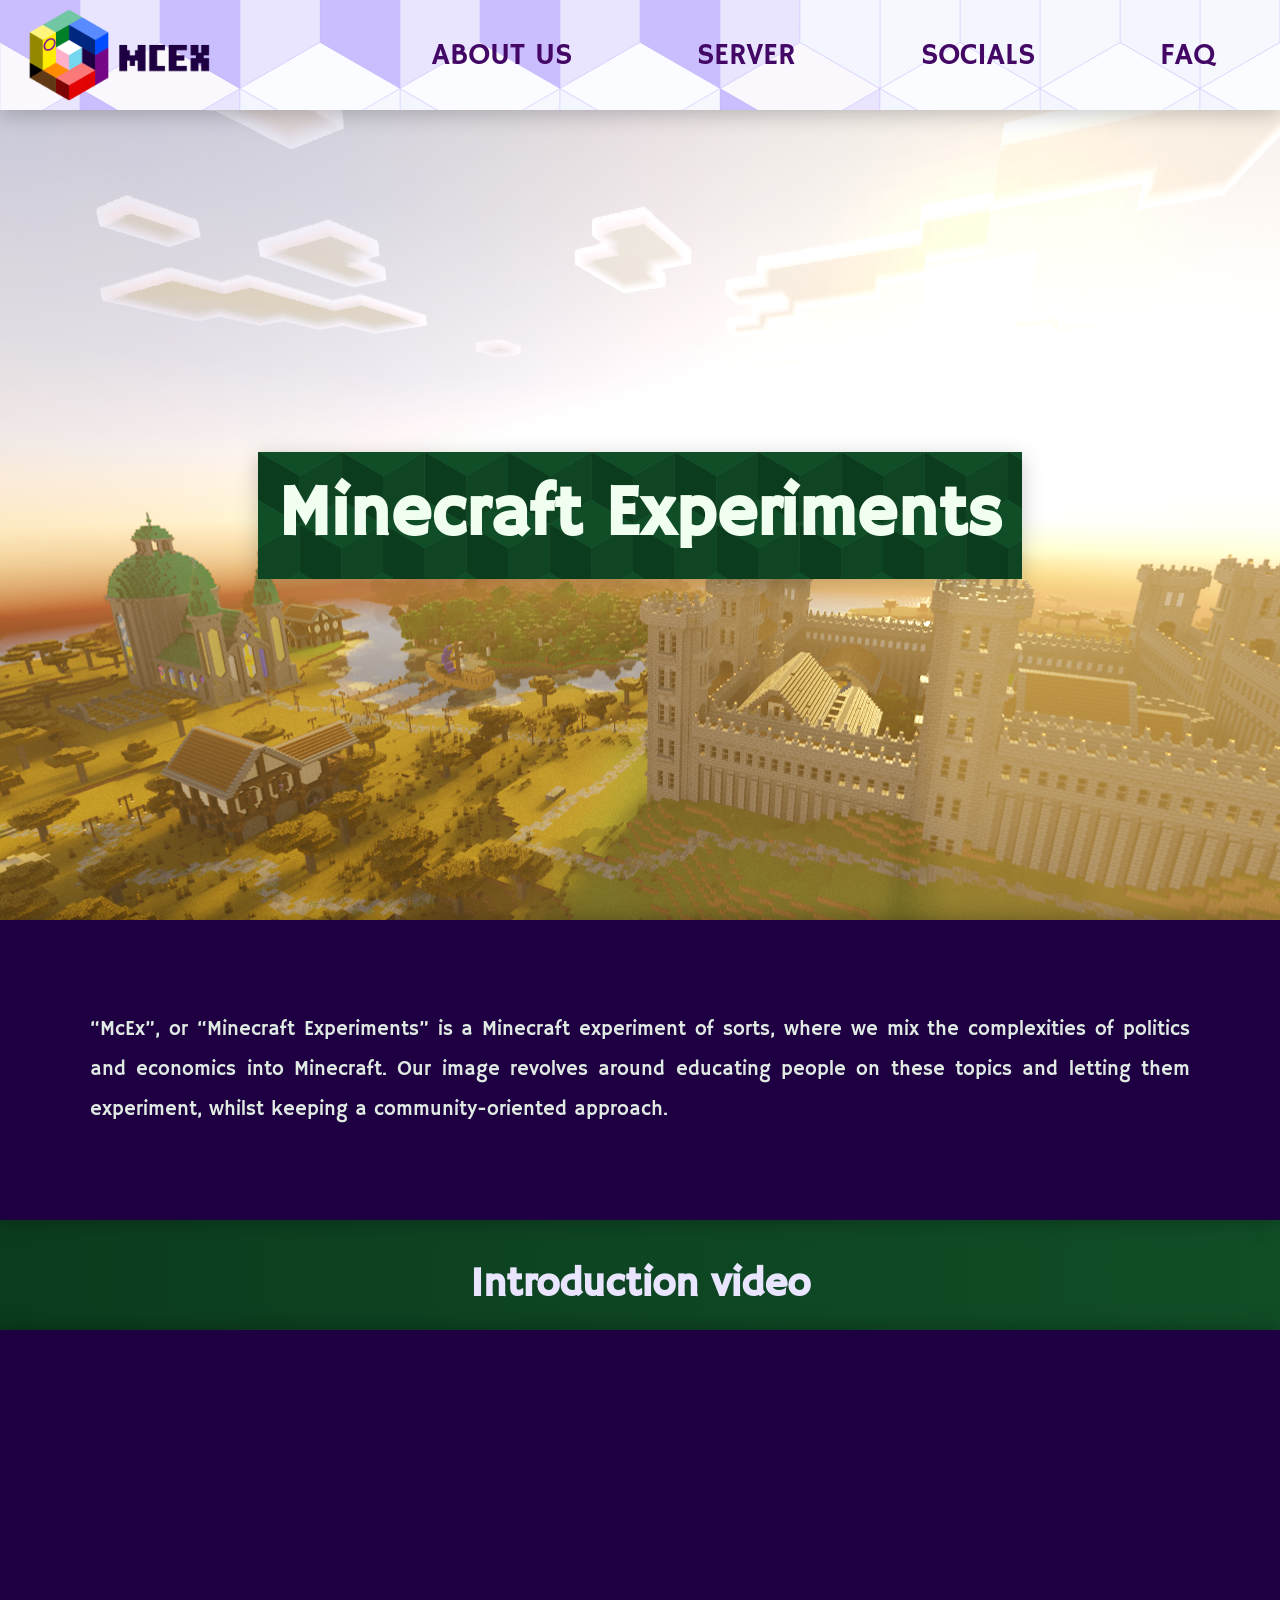
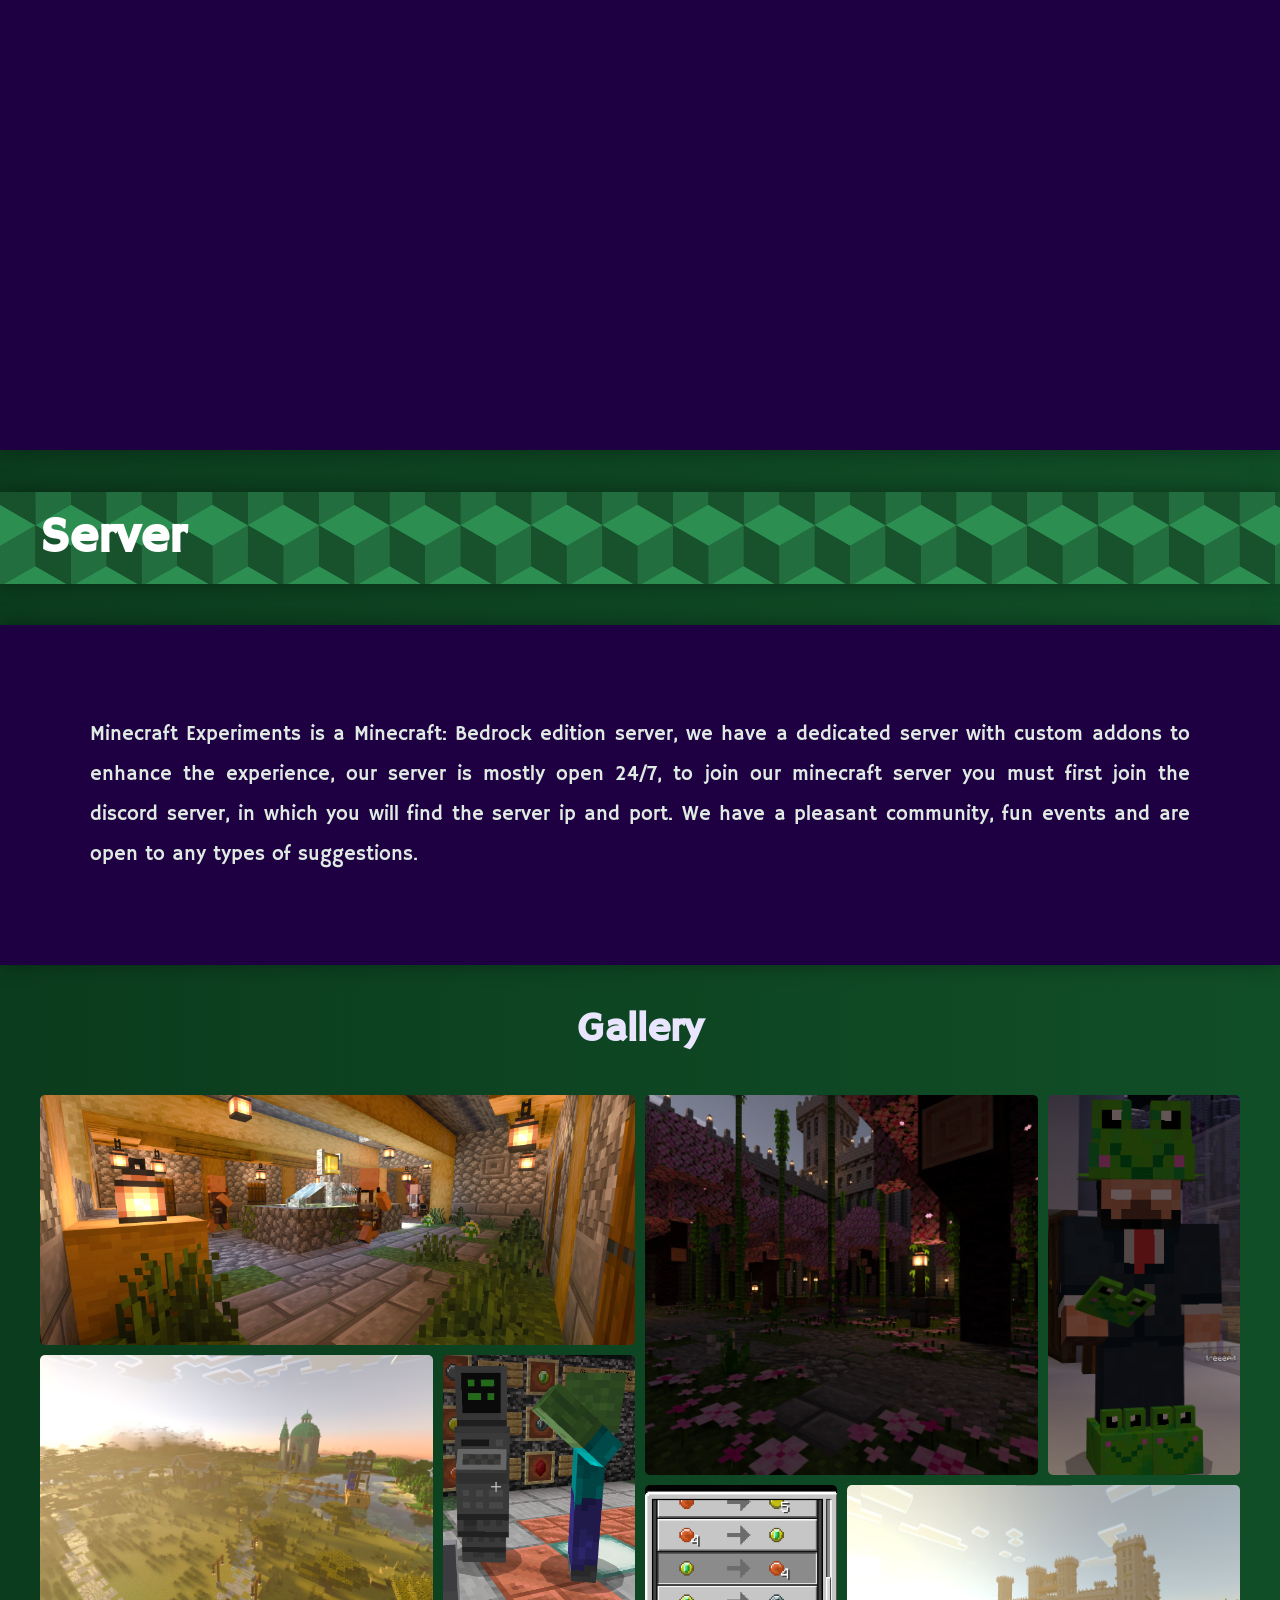
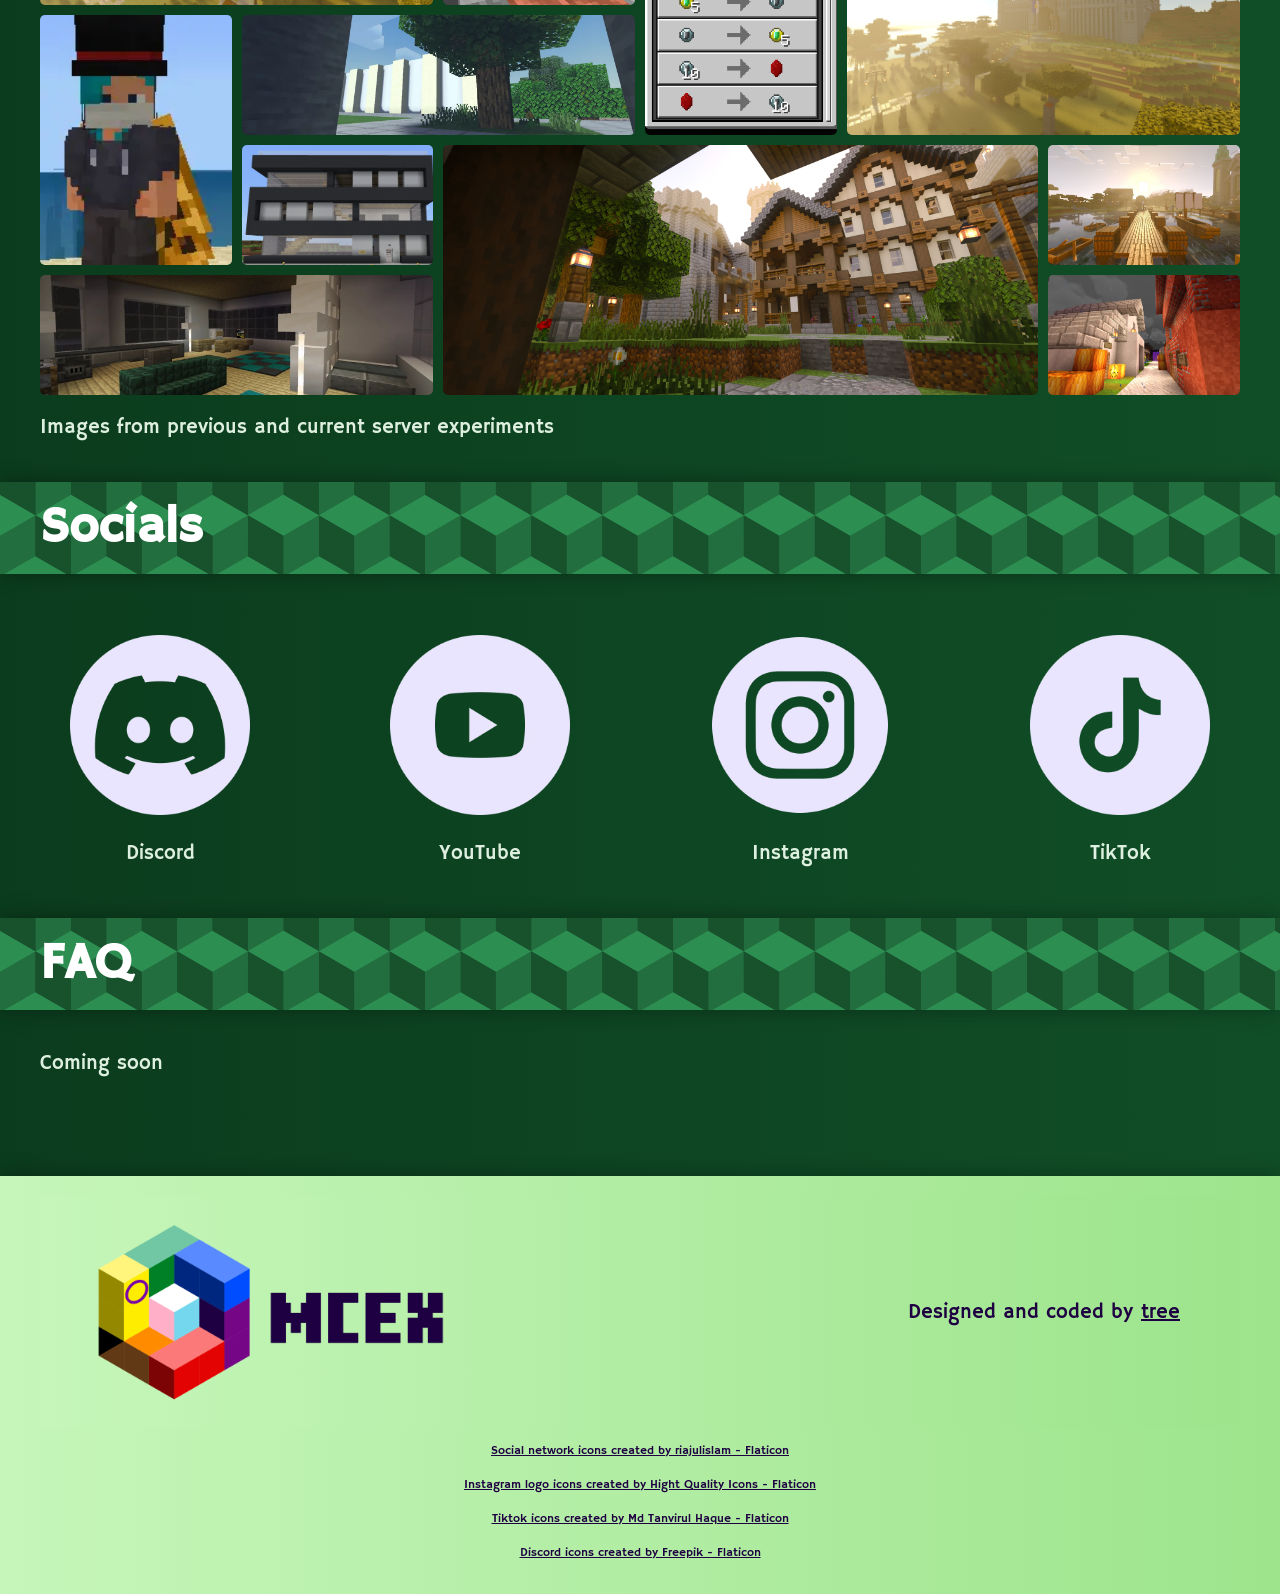
==== index.html @ cf4ae095 "a" ====
<!DOCTYPE html>
<html lang="en">
<head>
    <meta charset="UTF-8">
    <meta name="viewport" content="width=device-width, initial-scale=1.0">
    <title>McEx Play - Minecraft Experiments</title>
    <link rel="shortcut icon" href="assets/transparent icon mcex pride  2.1.1.png" type="image/x-icon">
    <link rel="stylesheet" href="style.css">
    <link rel="stylesheet" href="navbar.css">
    <script src="main.js" defer></script>

    <!-- SEO for embeds -->
    <link rel="canonical" href="https://mcex-play.github.io/mcex/"/>
    <meta name="theme-color" content="#288148" />
    <meta name="title" content="McEx Play - Minecraft Experiments">
    <meta name="description" content="The official site of the Minecraft Experiments Minecraft: Bedrock Edition server">
    <meta name="keywords" content="minecraft, politics, server, discord">
    <meta name="robots" content="index, follow">
    <meta http-equiv="Content-Type" content="text/html; charset=utf-8">
    <meta name="language" content="English">
    <meta name="twitter:card" content="mcex-play.github.io/mcex/">
    <meta name="twitter:site" content="@McEx Play - Minecraft Experiments">
    <meta name="twitter:description" content="The official site of the Minecraft Experiments Minecraft: Bedrock Edition server">
    <meta name="twitter:image" content="https://mcex-play.github.io/mcex/assets/icon%20mcex%20pride%20%202.1.1.png">
    <!-- Open Graph data http://ogp.me/ -->
    <meta property="og:title" content="McEx Play - Minecraft Experiments" />
    <meta property="og:type" content="website" />
    <meta property="og:url" content="https://mcex-play.github.io/mcex/" />
    <meta property="og:image" content="https://mcex-play.github.io/mcex/assets/icon%20mcex%20pride%20%202.1.1.png"/>
    <meta property="og:description" content="The official site of the Minecraft Experiments Minecraft: Bedrock Edition server" />
    <meta property="og:site_name" content="mcex-play.github.io/mcex/" />


</head>
<body>
    <header id="header" class="navbar">

        <a href="#" aria-label="Home" ><img class="logo" src="assets/transparent pride text mcex 2.2.2.png" alt=""></a>
        <input aria-label="Toggle navbar menu" type="checkbox" id="nav-toggle" class="nav-toggle" />
        
        <nav id="nav">
            <ul id="navb">
                <li><a href="#about">ABOUT US</a></li>
                <li><a href="#server">SERVER</a></li>
                <li><a href="#socials">SOCIALS</a></li>
                <li><a href="#faq">FAQ</a></li>
            </ul>
        </nav>
                
        <label for="nav-toggle" class="nav-toggle-label">
            <span></span>
        </label>

    </header>

    <div>
     
        <div id="main-bg-image" id="about">
            <h1 id="aside-text-1">
                Minecraft Experiments
            </h1>
        </div>

        <p id="about" class="text">
            “McEx”, or “Minecraft Experiments” is a Minecraft experiment of sorts, where we mix the complexities of politics and economics into Minecraft. 
                Our image revolves around educating people on these topics and letting them experiment, whilst keeping a community-oriented approach.
        </p>
        
        <section>
            <h2 class="video-h3 h3">Introduction video</h2>
            <div class="video-container">
                <div class="video">
                    <iframe id="video-iframe"
                    src="https://www.youtube.com/embed/VPOMoC87px0?si=5XpfHEOkppaKikhZ"
                    title="YouTube video player"
                    frameborder="0"
                    allow="accelerometer; autoplay; clipboard-write; encrypted-media; gyroscope; picture-in-picture; web-share"
                    referrerpolicy="strict-origin-when-cross-origin"
                    allowfullscreen></iframe>
                </div>
            </div>
        </section>
        
        <!-- <img src="../background decoration.svg" alt=""> -->

        <script src='https://storage.ko-fi.com/cdn/scripts/overlay-widget.js'></script>
        <script>
        kofiWidgetOverlay.draw('minecraftexperiments', {
            'type': 'floating-chat',
            'floating-chat.donateButton.text': 'Donate',
            'floating-chat.donateButton.background-color': '#288148',
            'floating-chat.donateButton.text-color': '#fff'
        });
        </script>
        <h2 class="h2" id="server">Server</h2>
        <section>
            <p class="text">
                Minecraft Experiments is a Minecraft: Bedrock edition server, we have a dedicated server with custom addons to enhance the experience,
                our server is mostly open 24/7, to join our minecraft server you must first join the discord server, in which you will find the server ip and port.
                We have a pleasant community, fun events and are open to any types of suggestions.
            </p>

            <h3 class="h3">Gallery</h3>
        <div id="gallery">
          <img id="gallery-img1" src="assets/gallery/10.webp" alt="">
          <img id="gallery-img2" src="assets/gallery/3.webp" alt="">
          <img id="gallery-img3" src="assets/gallery/5.webp" alt="">
          <img id="gallery-img4" src="assets/gallery/9.webp" alt="">
          <img id="gallery-img5" src="assets/gallery/7.webp" alt="">
          <img id="gallery-img6" src="assets/gallery/1.webp" alt="">
          <img id="gallery-img7" src="assets/gallery/14.webp" alt="">
          <img id="gallery-img8" src="assets/gallery/4.webp" alt="">
          <img id="gallery-img9" src="assets/gallery/11.webp" alt="">
          <img id="gallery-img10" src="assets/gallery/13.webp" alt="">
          <img id="gallery-img11" src="assets/gallery/8.webp" alt="">
          <img id="gallery-img12" src="assets/gallery/2.webp" alt="">
          <img id="gallery-img13" src="assets/gallery/12.webp" alt="">
          <img id="gallery-img14" src="assets/gallery/6.webp" alt="">
        </div>
        <p  class="footer">Images from previous and current server experiments</p>
        </section>

        <h2 class="h2" id="socials">Socials</h2>
        <div id="socialscontainer">

            <section id="social">

                <a target="_blank" href="https://discord.gg/zAKVA7f2RD">
                    <div id="discord">
                        <img src="assets/logos/flat color/discord.webp" alt="">
                        <p>Discord</p>
                    </div>
                </a>

                <a target="_blank" href="https://www.youtube.com/channel/UCF8Ra8oH8sl9ntkDUGAQtUQ">
                    <div id="youtube">
                        <img src="assets/logos/flat color/youtube.webp" alt="">
                        <p>YouTube</p>
                    </div>
                </a>

                <a target="_blank" href="https://www.instagram.com/play.mcex/">
                    <div id="instagram">
                        <img src="assets/logos/flat color/instagram.webp" alt="">
                        <p>Instagram</p>
                    </div>
                </a>

                <a target="_blank" href="https://www.tiktok.com/@play.mcex">
                    <div id="tiktok">
                        <img src="assets/logos/flat color/tiktok.webp" alt="">
                        <p>TikTok</p>
                    </div>
                </a>

            </section>

        </div>

        <h2 class="h2" id="faq">FAQ</h2>
        <section>
            <p>
                Coming soon
            </p>
        </section>
        


        <footer>
            <div id="footer">
                
                <img class="logo2" src="assets/transparent pride text mcex 2.2.2.png" alt="">
                <p>
                    Designed and coded by <a href="https://linktr.ee/treeee0" target="_blank">tree</a>
                </p>
            </div>

            <div class="credits">
                <p><a target="_blank" href="https://www.flaticon.com/free-icons/social-network" title="social network icons">Social network icons created by riajulislam - Flaticon</a></p>
                <p><a target="_blank" href="https://www.flaticon.com/free-icons/instagram-logo" title="instagram logo icons">Instagram logo icons created by Hight Quality Icons - Flaticon</a></p>
                <p><a target="_blank" href="https://www.flaticon.com/free-icons/tiktok" title="tiktok icons">Tiktok icons created by Md Tanvirul Haque - Flaticon</a></p>
                <p><a target="_blank" href="https://www.flaticon.com/free-icons/discord" title="discord icons">Discord icons created by Freepik - Flaticon</a></p>
            </div>
        </footer>

    </div>
    </body>
</html>
---- style.css ----
@import url('https://fonts.googleapis.com/css2?family=Hammersmith+One&display=swap');
@import url("variables.css");

:root {
    scroll-behavior: smooth;
    --light-gradient-bg: linear-gradient(90deg, #C6F6BA,#9DE48C);
    --dark-gradient-bg: linear-gradient(90deg, #0b3c1d,#104e27);
    --shadow: #00000056 -0px 0px 20px 0px;
    --side-margin: 1.5rem;
}

html {
    /* 10px */
    font-size: 62.5%;
    font-family: "Hammersmith One", Verdana, Geneva, Tahoma, sans-serif;
}
  
body {
    /* 16px */
    font-size: 1.6rem;
    height: 100dvh;
    background: var(--dark-gradient-bg);
    margin: 0;
    padding: 0;
    height: auto;
}

.h2 {
    background-image: url("assets/dark green tileable background decoration.svg");
    background-position-y: 83rem;
    background-size: 85rem;
    padding: 1.5rem 2rem;
    font-size: 5rem;
    color: white;
    padding-left: var(--side-margin);
    box-shadow: var(--shadow);
    scroll-margin-top: 12rem;
}

.h3 {
    text-align: center;
    font-size: 4rem;
    color: #E9E5FF;
}

.navbar {
    background-image: url("assets/light purple tileable background decoration.svg");
    background-position-y: -5rem;
    /* padding: 16px 16px 13px 24px; */
    font-size: 3rem;
    color: var(--mid-purple);
    /* background-size: 390rem; */
    display: flex;
    box-shadow: #00000036 0px 5px 20px 0px;
    position: sticky;
    top: 0;
}

.navbar img {
    object-fit: cover;
    width: 200px;
    padding-right: 15dvw;
    padding-left: 2rem;
    transition: cubic-bezier(.12,.67,.46,.91), 300ms;
}

.navbar a:focus img, .navbar a:hover img {
    transform: scale(1.02);
}

.navbar ul {
    padding: 2rem;
    padding-right: 6.5rem;
    margin-block: 0;
    display: grid;
    align-content: center;
    justify-content: center;
}

a {
    all: unset;
    cursor: pointer;
}

#navb {
    display: flex;
    width: 100%;
    width: -webkit-fill-available;
    justify-content: space-between;
}

#social {
    display: flex;
    flex-direction: column;
    justify-content: space-around;
}

#social img {
    width: 18dvw;
    margin: 2rem;
    margin-bottom: 1rem;
}

#social p {
    margin: 1rem;
    text-align: center;
}

#social div {
    display: flex;
    flex-direction: row;
    align-items: center;
    width: fit-content;
}

#socialscontainer {
    display: grid;
    justify-content: center;
}

#about {
    scroll-margin-top: 12rem;
}

.text {
    padding: 9rem var(--side-margin);
    margin: 0;
    background-color: var(--dark-purple);
    line-height: 2;
    box-shadow: var(--shadow);
}

@media screen and (min-width: 800px) {
    #social {
        flex-direction: row;
    }
    #socialscontainer {
        display: block;
    }
    #social div {
        display: block;
    }
    .text {
        scroll-margin-top: 12rem;
        padding: 9rem calc(var(--side-margin) + 5rem);
    }
}


@media screen and (min-width: 1200px) {
    #social img {
        width: 18rem;
    }  
}

/* @media screen and (min-width: 1200px) {
    #aside-text-1 {
        /* width: 40dvw !important; */
        /* left: 0; 
    }
} */

.video {
    /* width: calc(100dvw - 35px);
    height: calc(100dvh); */
    /* width: 100%; */
    display: grid;
    justify-content: center;
    align-items: center;
    background-color: var(--dark-purple);
    box-shadow: var(--shadow);
    position: relative;
    overflow: hidden;
    height: 0;
    padding-bottom: 56.25%;
}

#video-iframe {
    position: absolute;
    top: 0;
    left: 0;
    width: 100%;
    height: 100%;
    max-width: 100%;
}

.video-container {
    width: 100%;
  /* max-width: 600px; */
}

.video-h3 {
    margin-top: 4rem;
    margin-bottom: 2rem;
}

.video p {
    margin: 0;
    font-size: 5dvw;
}

#main-bg-image {
    height: 90dvh;
    background-image: url("assets/1st bg.webp");
    /* background-size: 100dvw; */
    background-position-x: center;
    box-shadow: var(--shadow);
    display: grid;
    align-items: center;
    justify-content: center;
}

#aside-text-1 {
    font-size: 4rem;
    text-align: justify;
    /* right: 0; */
    /* position: absolute; */
    /* top: 18dvh; */
    padding: 2rem;
    color: var(--almost-white-g);
    background-image: url("assets/darker\ green\ tileable\ background\ decoration.svg");
    background-size: 1000px;
    box-shadow: #00000036 0px 5px 20px 0px;
    text-align: center;
}

p {
    font-size: 1.6rem;
    text-align: justify;
    color: #f1fff1ea;
    margin: 4rem var(--side-margin);
    
}

p a {
    text-decoration: underline;
}


#footer {
    display: flex;
    flex-direction: column;
    
}

footer {
    padding: 2rem var(--side-margin);
    background: var(--light-gradient-bg);
    box-shadow: var(--shadow);
    margin-top: 10rem;
}

#footer p {
    color: var(--dark-purple);
    display: block;
    margin: 2rem 0;
    width: 100%;
    justify-content: flex-end;
}

.logo2 {
    width: 40dvw;
}

.credits p {
    color: var(--dark-purple);
    margin: 1rem;
    font-size: 1.2rem;
    text-align: center;
    padding-block: 0.45rem;
}

@media screen and (min-width: 800px) {

    #footer {
        display: flex;
        flex-direction: row;
        padding: 2rem var(--side-margin);
        background: var(--light-gradient-bg);
    }
    
    #footer p {
        display: flex;
        align-items: center;
        margin: 2rem;
        gap: 0.8rem;
    }
    
    p {
        font-size: 2rem;
    }
    
    .logo2 {
        width: 30dvw;
    }

    #aside-text-1 {
        font-size: 7rem;
        text-align: justify;
        /* right: 0; */
        /* position: absolute; */
        /* width: 50dvw; */
        /* top: 33dvh; */
    }

    :root {
        --side-margin: 4rem;
    }
}


@media screen and (max-width: 500px) {
    .logo2 {
        width: 100%;
    }
}

@media screen and (max-width: 1020px) {
    .navbar img {
        padding-right: 2dvw;
    }
}

/* @media screen and (max-width: 885px) {
    nav img {
        padding-right: 2dvw;
    }
} */


.footer {
    margin: 2rem var(--side-margin);
}


#gallery {
    padding: 0 var(--side-margin);
    display: flex;
    gap: 1rem;
    flex-direction: row;
    flex-wrap: wrap;
  }
  
.parent {
    display: grid;
    grid-template-columns: repeat(6, 1fr);
    grid-template-rows: repeat(7, 1fr);
    gap: 1rem;
}
    
    #gallery-img1 { grid-area: 3 / 3 / 5 / 4; }
    #gallery-img2 { grid-area: 1 / 1 / 3 / 4; }
    #gallery-img3 { grid-area: 1 / 4 / 4 / 6; }
    #gallery-img4 { grid-area: 4 / 4 / 6 / 5; }
    #gallery-img5 { grid-area: 3 / 1 / 5 / 3; }
    #gallery-img6 { grid-area: 5 / 2 / 6 / 4; }
    #gallery-img7 { grid-area: 5 / 1 / 7 / 2; }
    #gallery-img8 { grid-area: 7 / 1 / 8 / 3; }
    #gallery-img9 { grid-area: 6 / 2 / 7 / 3; }
    #gallery-img10 { grid-area: 1 / 6 / 4 / 7; }
    #gallery-img11 { grid-area: 4 / 5 / 6 / 7; }
    #gallery-img12 { grid-area: 6 / 3 / 8 / 6; }
    #gallery-img13 { grid-area: 6 / 6 / 7 / 7; }
    #gallery-img14 { grid-area: 7 / 6 / 8 / 7; }
  
  #gallery img {
    width: calc(50% - 0.5rem);
    height: 20dvh;
    object-fit: cover;
    border-radius: .5rem;
    transition: .15s;
    cursor: pointer;
  }
  
  #gallery img:hover {
    transform: scale(110%);
    box-shadow: 0rem 0rem 2rem black;
  }


  @media screen and (min-width: 800px) {
    #gallery {
        padding: 0 var(--side-margin);
        display: grid;
        grid-template-columns: repeat(6, 1fr);
        grid-template-rows: repeat(7, minmax(1.6rem, 1fr));
        grid-auto-rows: max-content;
        gap: 1rem;
        height: 100dvh;
      }
      
    #gallery img {
        width: 100%;
        height: 100%;
    }
  }



  #kofiframe {
    border: none;
    width: 100%;
    /* padding:4px; */
    padding-top: 10rem;
    background: transparent;
  }

  .meepa-green {
    background: var(--meepa-green) !important;
  }
---- navbar.css ----
@import url("variables.css");

/*#region code stolen from kevin powel hehe
 navigation styles start here */

header {
  background: var(--nav-background);
  text-align: center;
  position: sticky;
  top: 0;
  z-index: 999;
  width: 100%;
  padding-block: 0.167em;
  max-height: 10rem;
}

header h1 {
  /* color: white; */
  border-bottom: var(--nav-border);
  padding-block: 0.49em;
  margin-block: 0.167em;
  margin-block-start: 0;
}

/* changed this from the tutorial video to
   allow it to gain focus, making it tabbable */
.nav-toggle {
  position: absolute !important;
  top: -9999px !important;
  left: -9999px !important;
}

.nav-toggle:focus ~ .nav-toggle-label {
  outline: 3px solid rgba(lightblue, 0.75);
}

.nav-toggle-label {
  position: absolute;
  top: -0.5rem;
  right: 0;
  margin-right: 2.5rem;
  height: 4em;
  display: flex;
  align-items: center;
  cursor: pointer;
}

.nav-toggle-label span,
.nav-toggle-label span::before,
.nav-toggle-label span::after {
  display: block;
  background: var(--mid-purple);
  height: 3px;
  width: 1.2em;
  border-radius: 2px;
  position: relative;
}

.nav-toggle-label span::before,
.nav-toggle-label span::after {
  content: '';
  position: absolute;
}

.nav-toggle-label span::before {
  bottom: 7px;
}

.nav-toggle-label span::after {
  top: 7px;
}

nav {
  position: absolute;
  text-align: left;
  top: 100%;
  left: 0;
  background-image: url("assets/light purple tileable background decoration.svg");
    background-position-y: -16rem;
  width: 100%;
  transform: scale(1, 0);
  transform-origin: top;
  transition: transform 400ms ease-in-out;
}

nav ul {
  margin: 0;
  padding: 0;
  list-style: none;
}

nav li {
  padding: 1em 0 1em 0;
}

nav li:hover, nav li:focus {
    color: var(--bright-purple);
}


nav a {
  /* display: block; */
  width: 100%;
  /* color: white; */
  text-decoration: none;
  /* font-size: 1.5rem; */
  text-transform: capitalize;
  opacity: 0;
  transition: opacity 150ms ease-in-out;
  /* text-align: center; */
}

nav a:hover {
  /* color: #fff; */
}

.nav-toggle.active ~ nav {
  transform: scale(1, 1);
}

.nav-toggle.active ~ nav a {
  opacity: 1;
  transition: opacity 250ms ease-in-out 250ms;
}

@media screen and (min-width: 800px) {
  .nav-toggle-label {
    display: none;
  }

  header {
    display: grid;
    grid-template-columns: 1fr auto minmax(650px, 3fr) 1fr;
  }

  .logo {
    grid-column: 2 / 3;
  }

  nav {
    /* all: unset; /* this causes issues with Edge, since it's unsupported */

    /* the following lines are not from my video, but add Edge support */
    position: relative;
    text-align: left;
    transition: none;
    transform: scale(1, 1);
    background: none;
    top: initial;
    left: initial;
    /* end Edge support stuff */

    grid-column: 3 / 4;
    display: flex;
    justify-content: flex-end;
    align-items: center;
  }

  nav ul {
    display: flex;
  }

  nav li {
    /* margin-left: 1em; */
    margin-bottom: 0;
  }

  nav a {
    opacity: 1;
    position: relative;
  }

  nav a::before {
    content: '';
    display: block;
    height: 5px;
    background: #a827f3;
    position: absolute;
    bottom: -0.25em;
    left: 0;
    right: 0;
    transform: scale(0, 1);
    transition: transform ease-in-out 250ms;
  }

  nav a:hover::before, nav a:focus::before {
    transform: scale(1, 1);
  }
}

@media screen and (max-width: 800px) {
    #navb {
        flex-direction: column;
    }

    nav {
        box-shadow: #00000036 0px 15px 15px 0px;
    
    }
}
/* #endregion*/
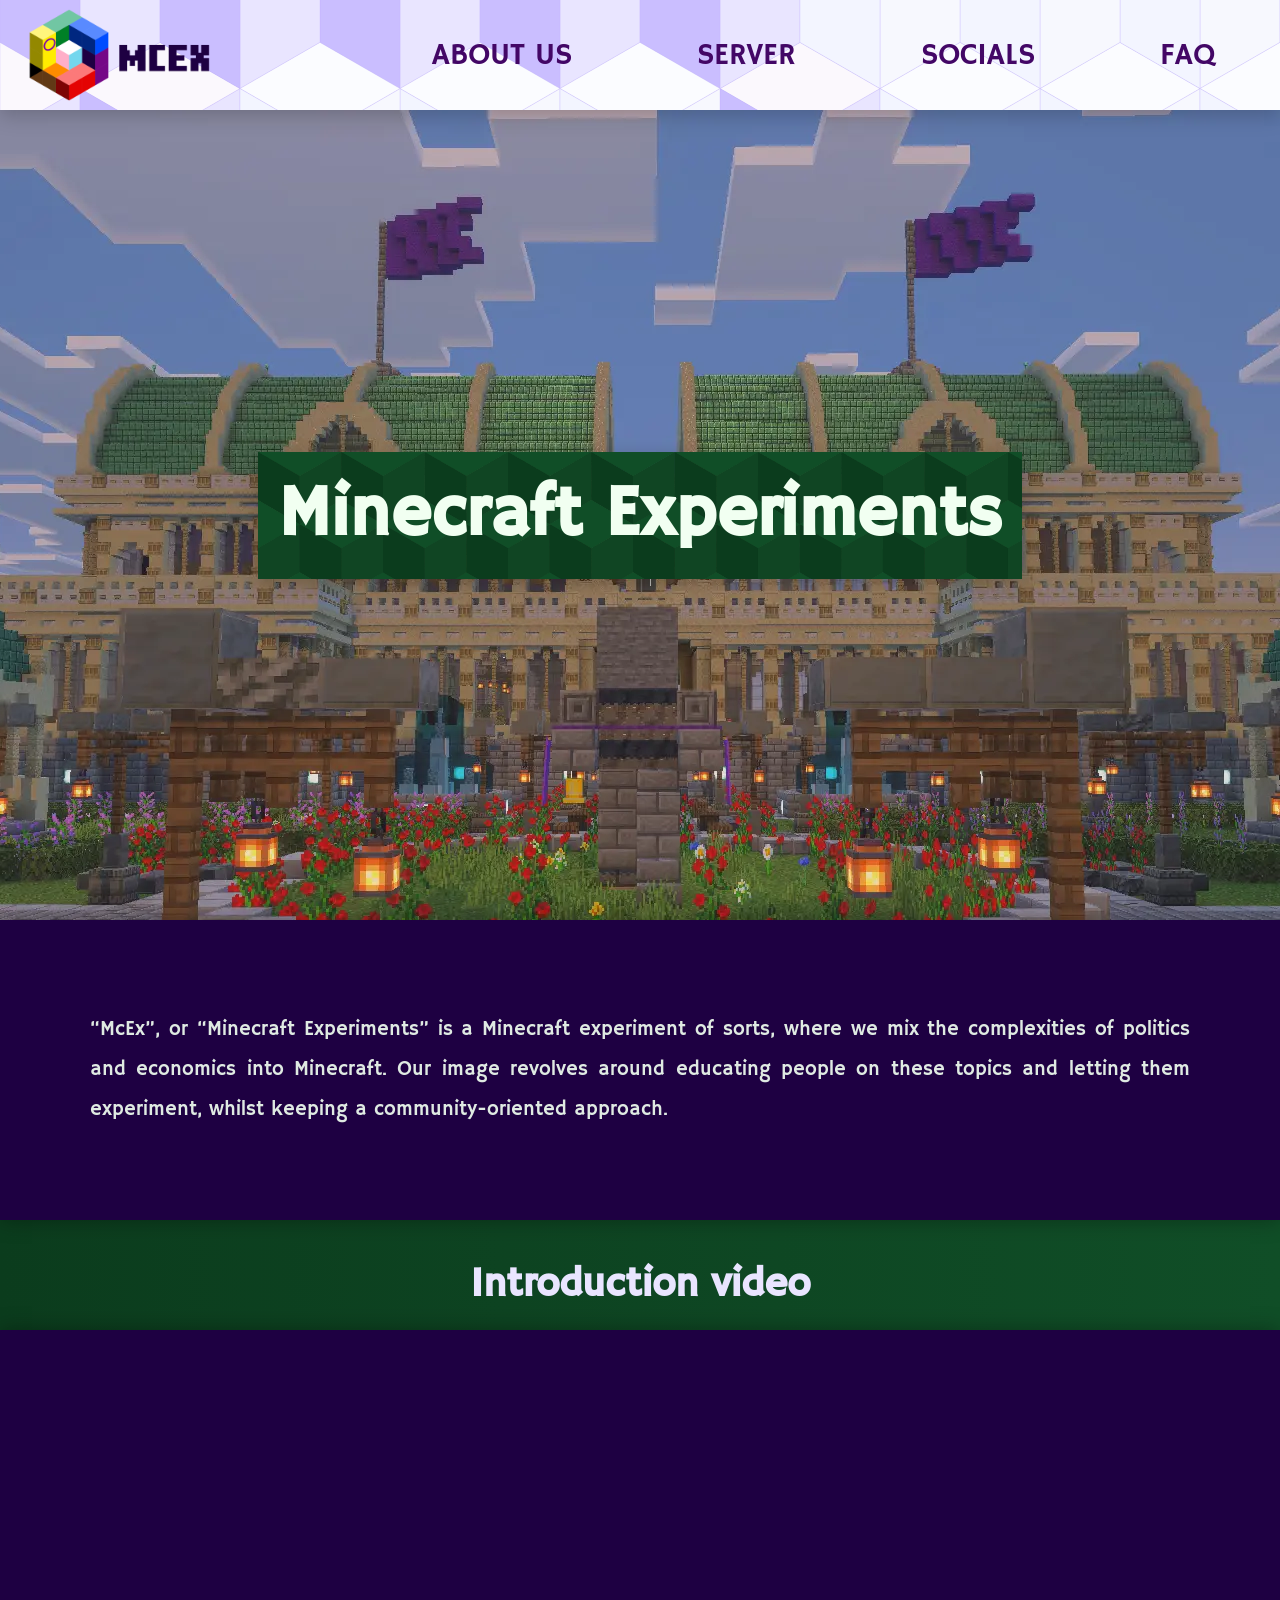
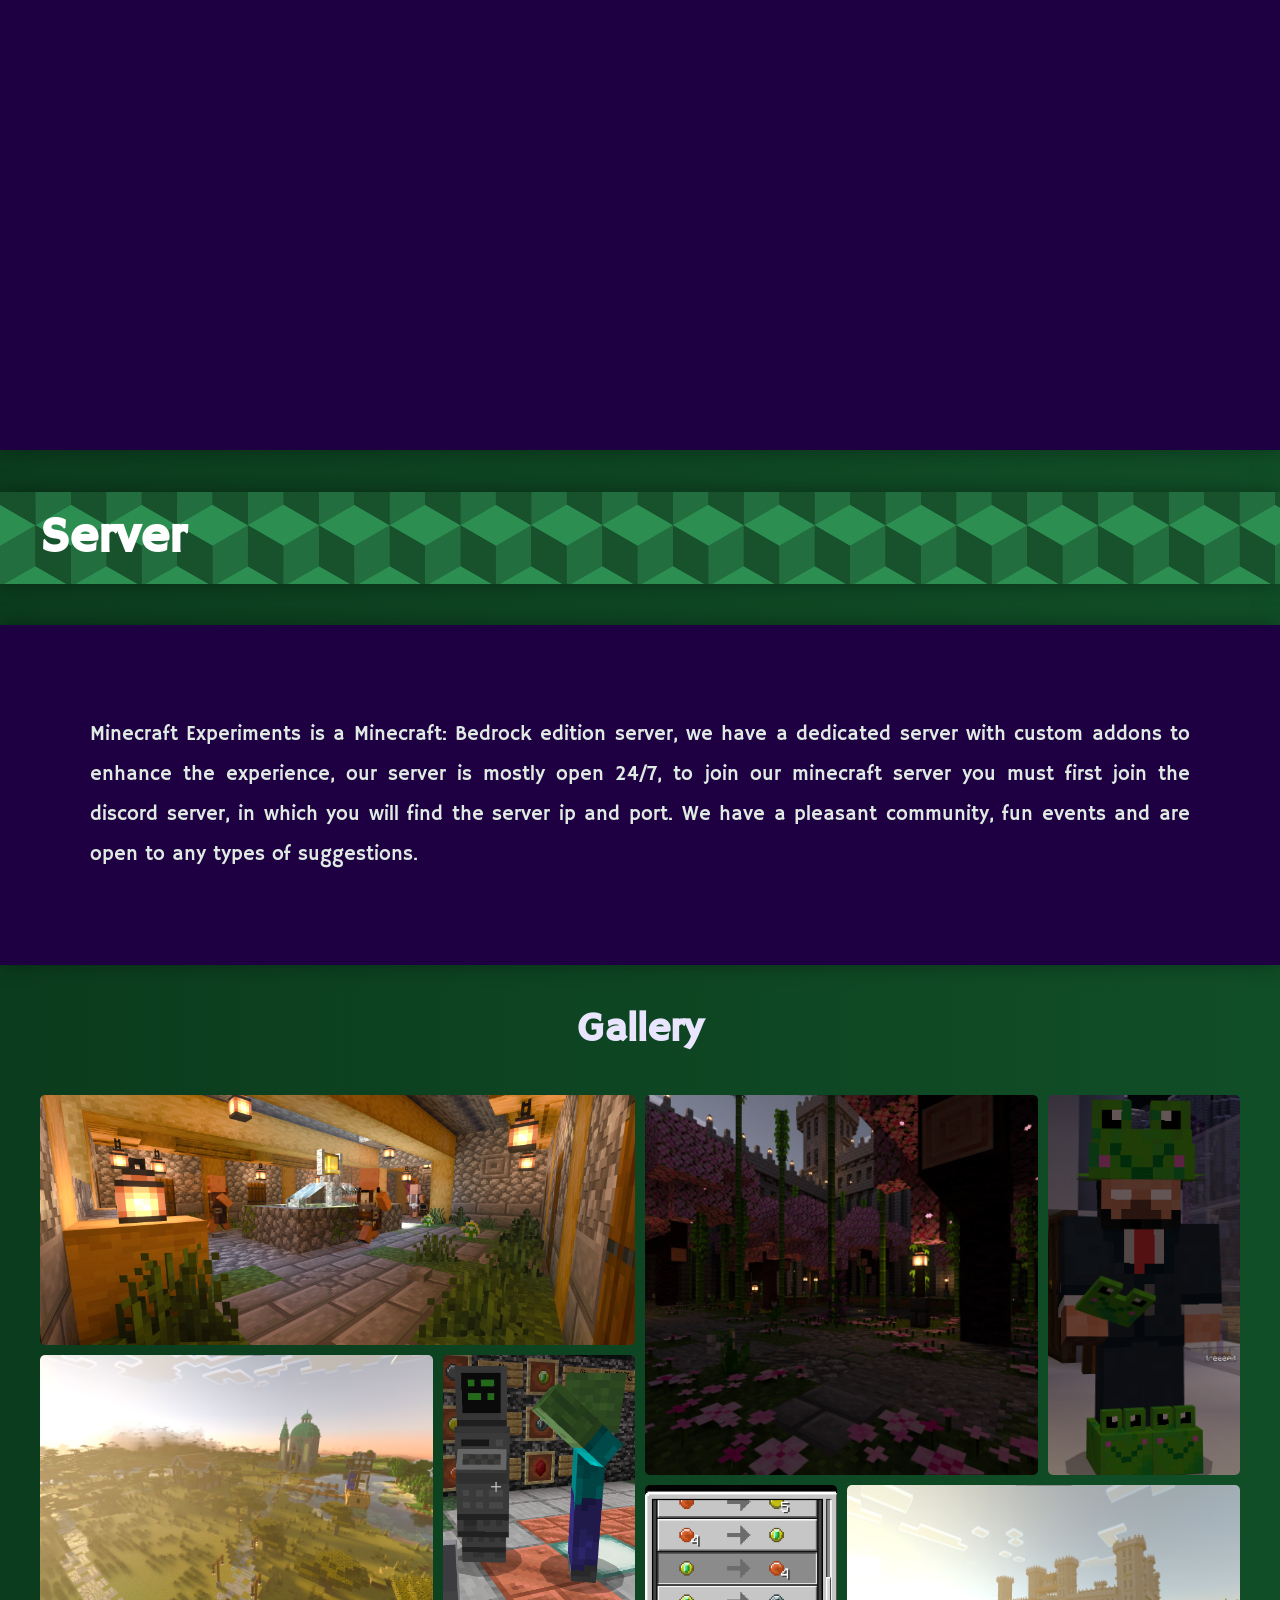
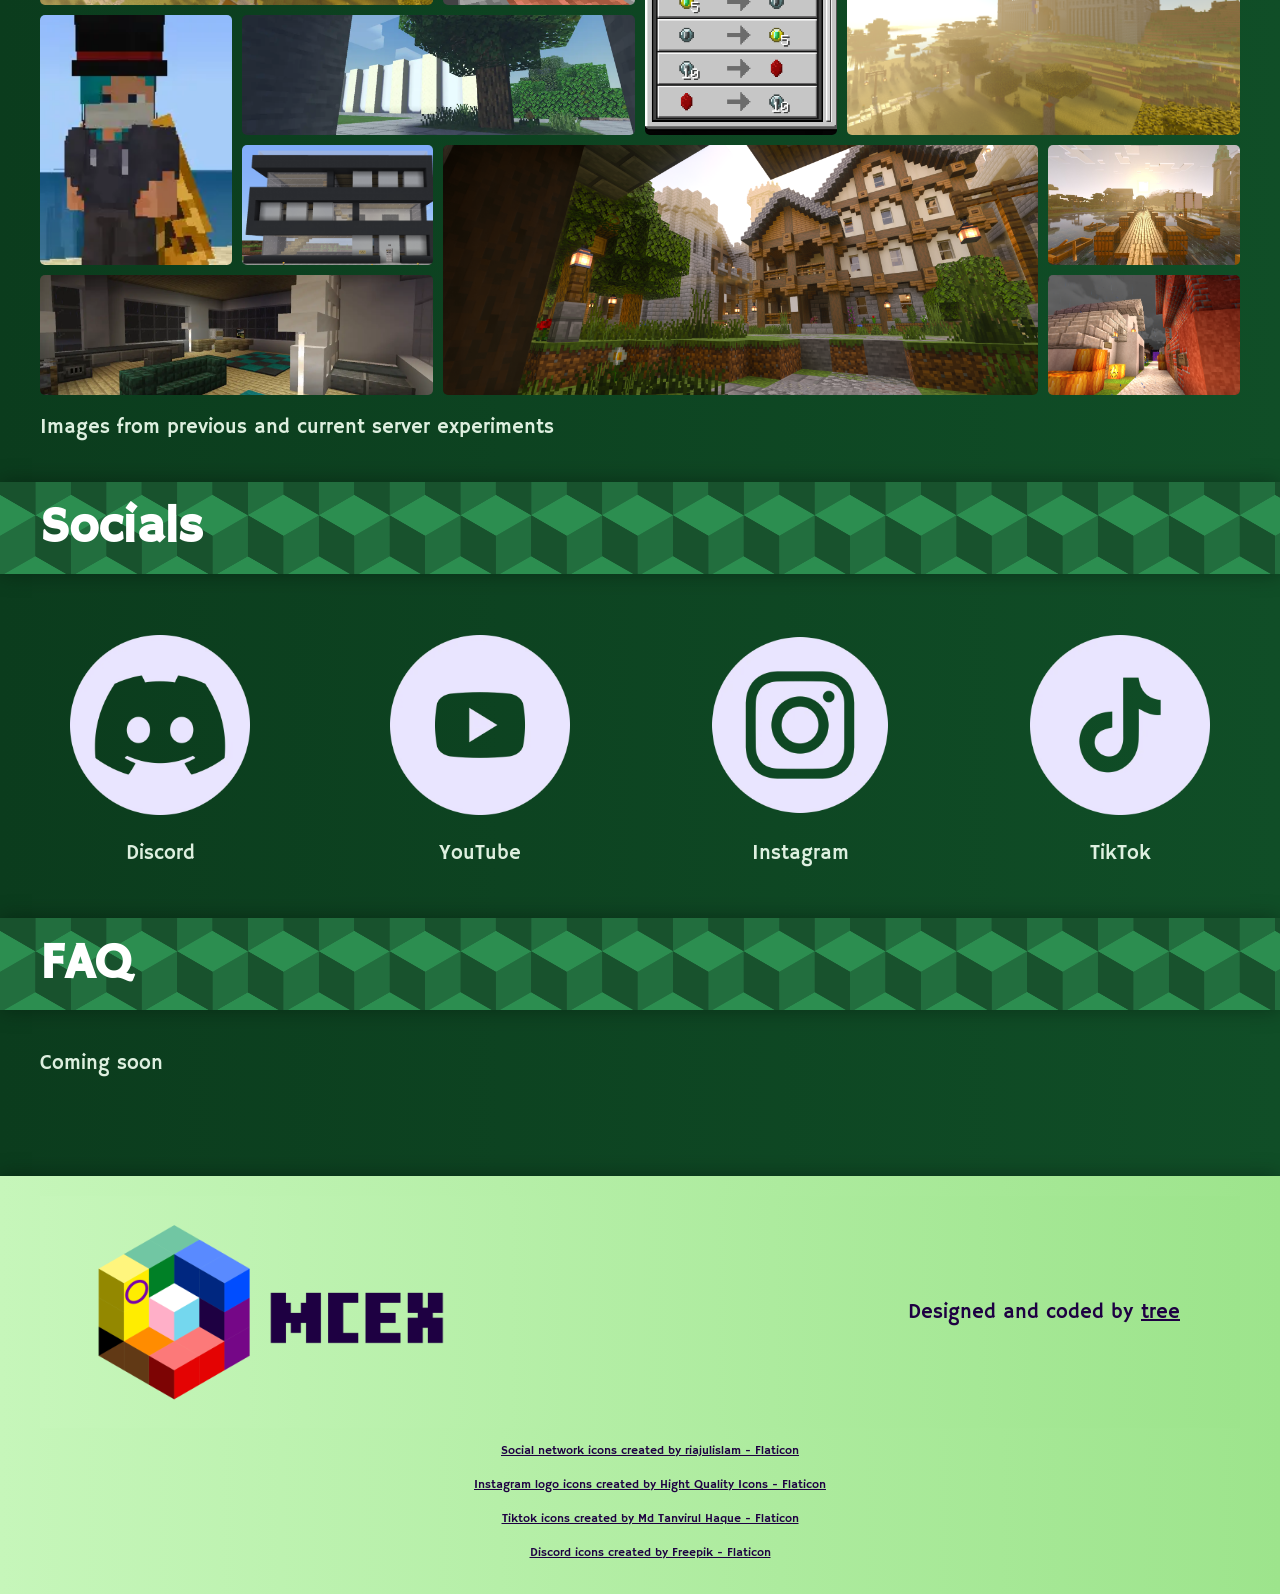
==== commit 75a0b56e: "Constitutional Monarchy" ====
--- a/index.html
+++ b/index.html
@@ -71,7 +71,7 @@
             <div class="video-container">
                 <div class="video">
                     <iframe id="video-iframe"
-                    src="https://www.youtube.com/embed/VPOMoC87px0?si=5XpfHEOkppaKikhZ"
+                    src="https://www.youtube.com/embed/KN9So1FLUMc?si=kFpcYYfu5WjjKtrd"
                     title="YouTube video player"
                     frameborder="0"
                     allow="accelerometer; autoplay; clipboard-write; encrypted-media; gyroscope; picture-in-picture; web-share"
--- a/style.css
+++ b/style.css
@@ -201,7 +201,7 @@
 
 #main-bg-image {
     height: 90dvh;
-    background-image: url("assets/1st bg.webp");
+    background-image: url("assets/bg1.webp");
     /* background-size: 100dvw; */
     background-position-x: center;
     box-shadow: var(--shadow);
@@ -268,6 +268,7 @@
     font-size: 1.2rem;
     text-align: center;
     padding-block: 0.45rem;
+    width: 100%;
 }
 
 @media screen and (min-width: 800px) {
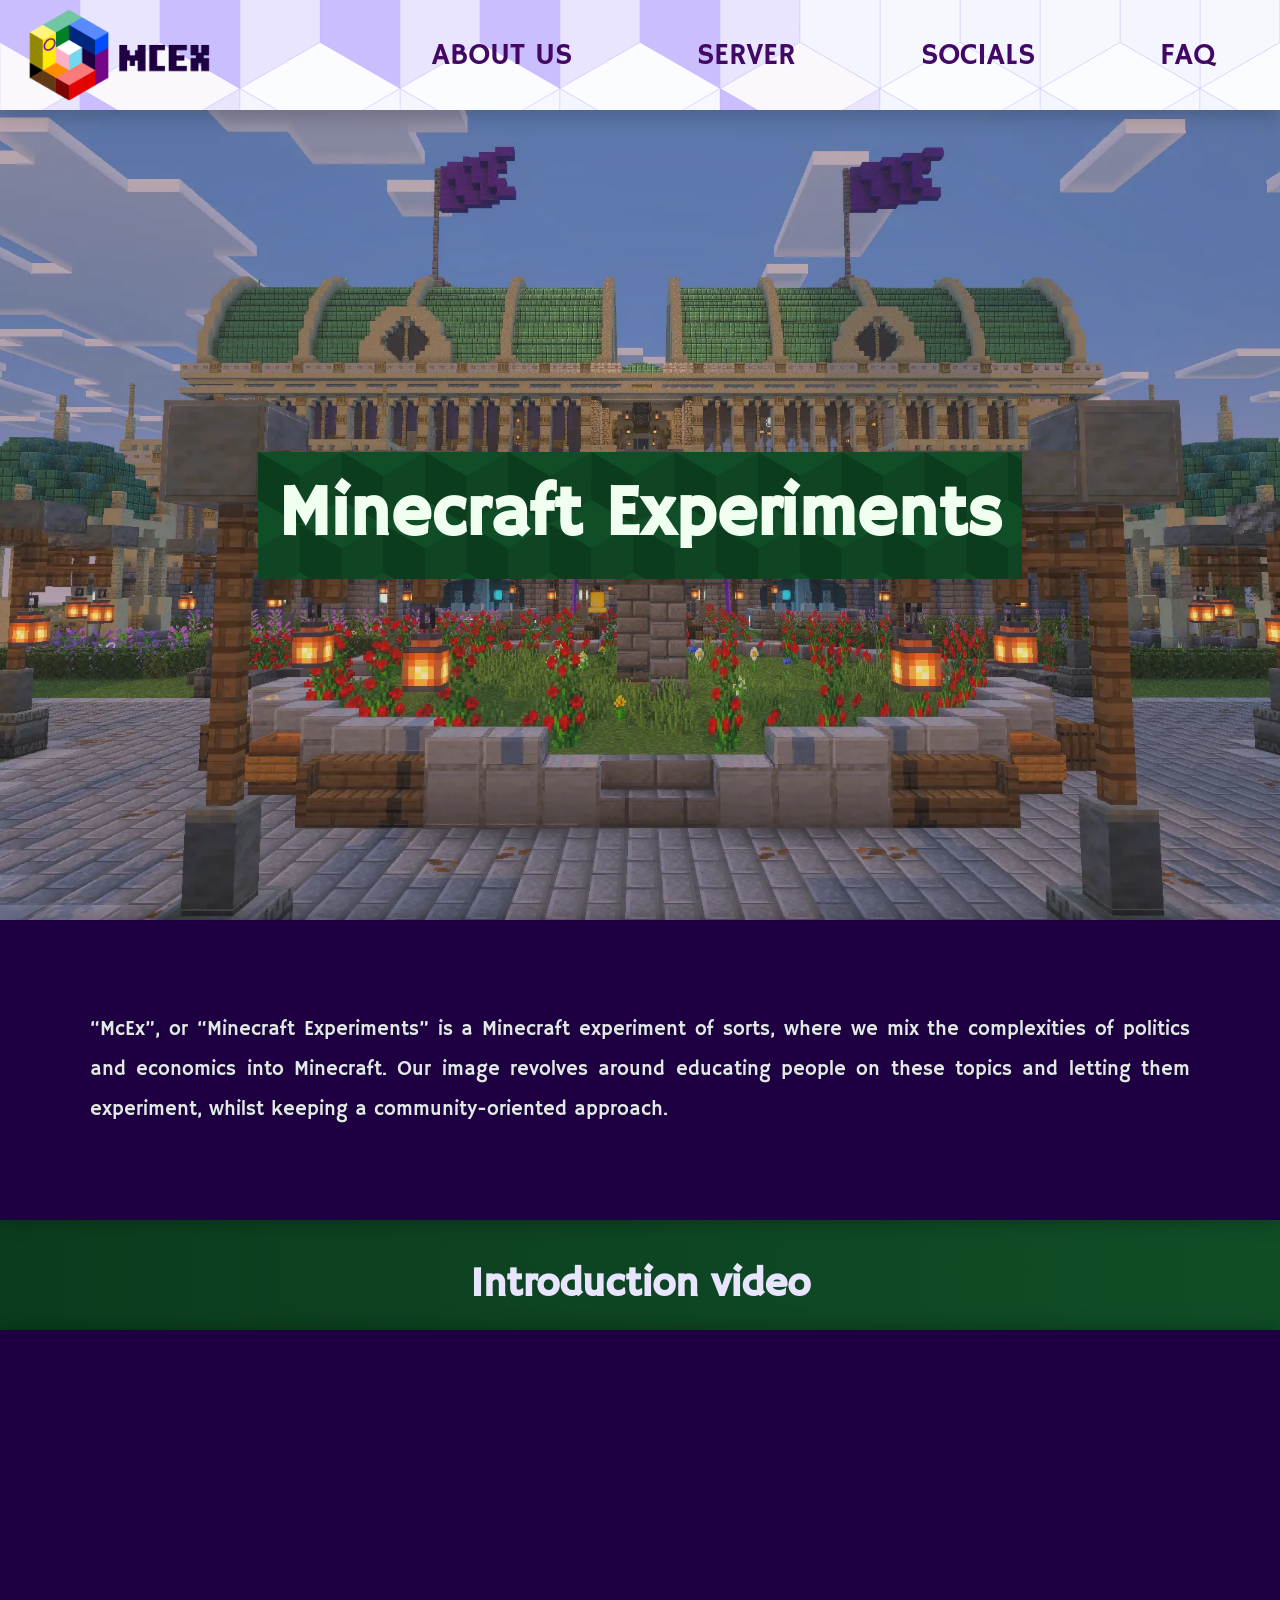
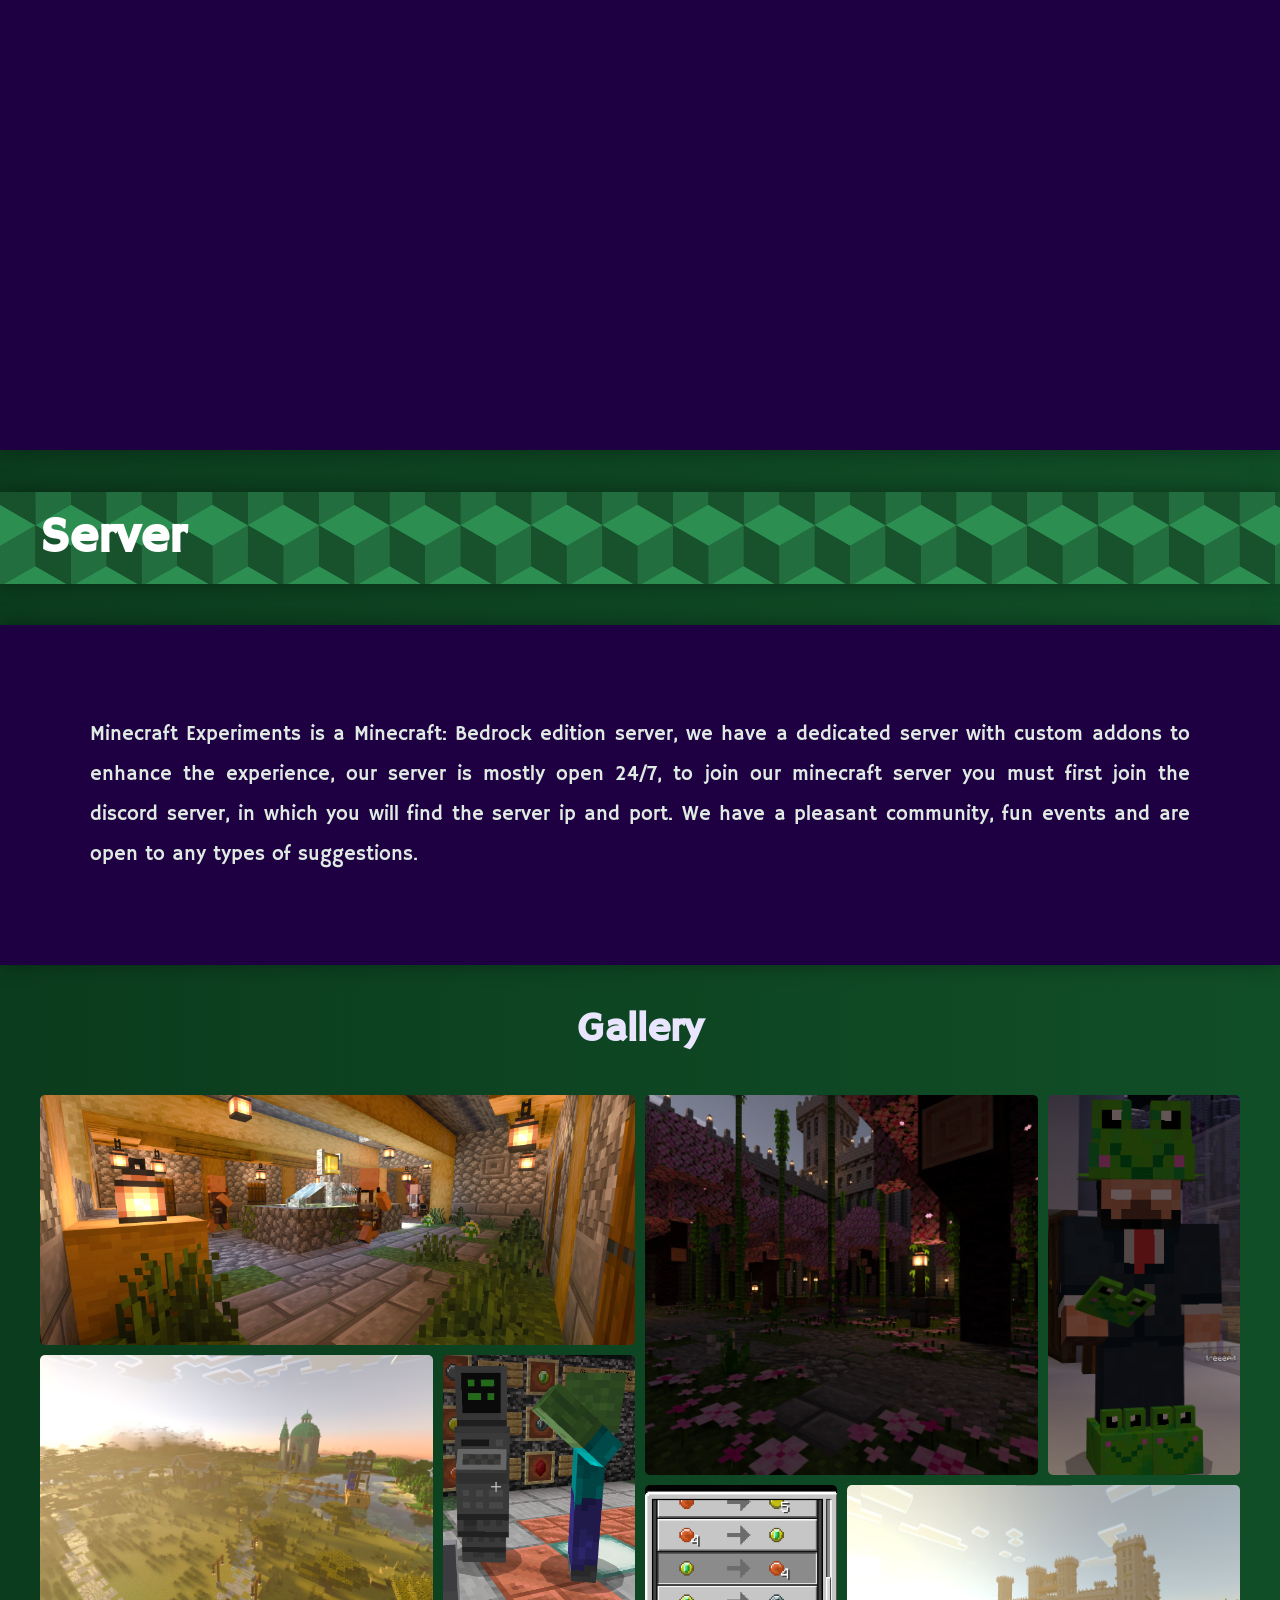
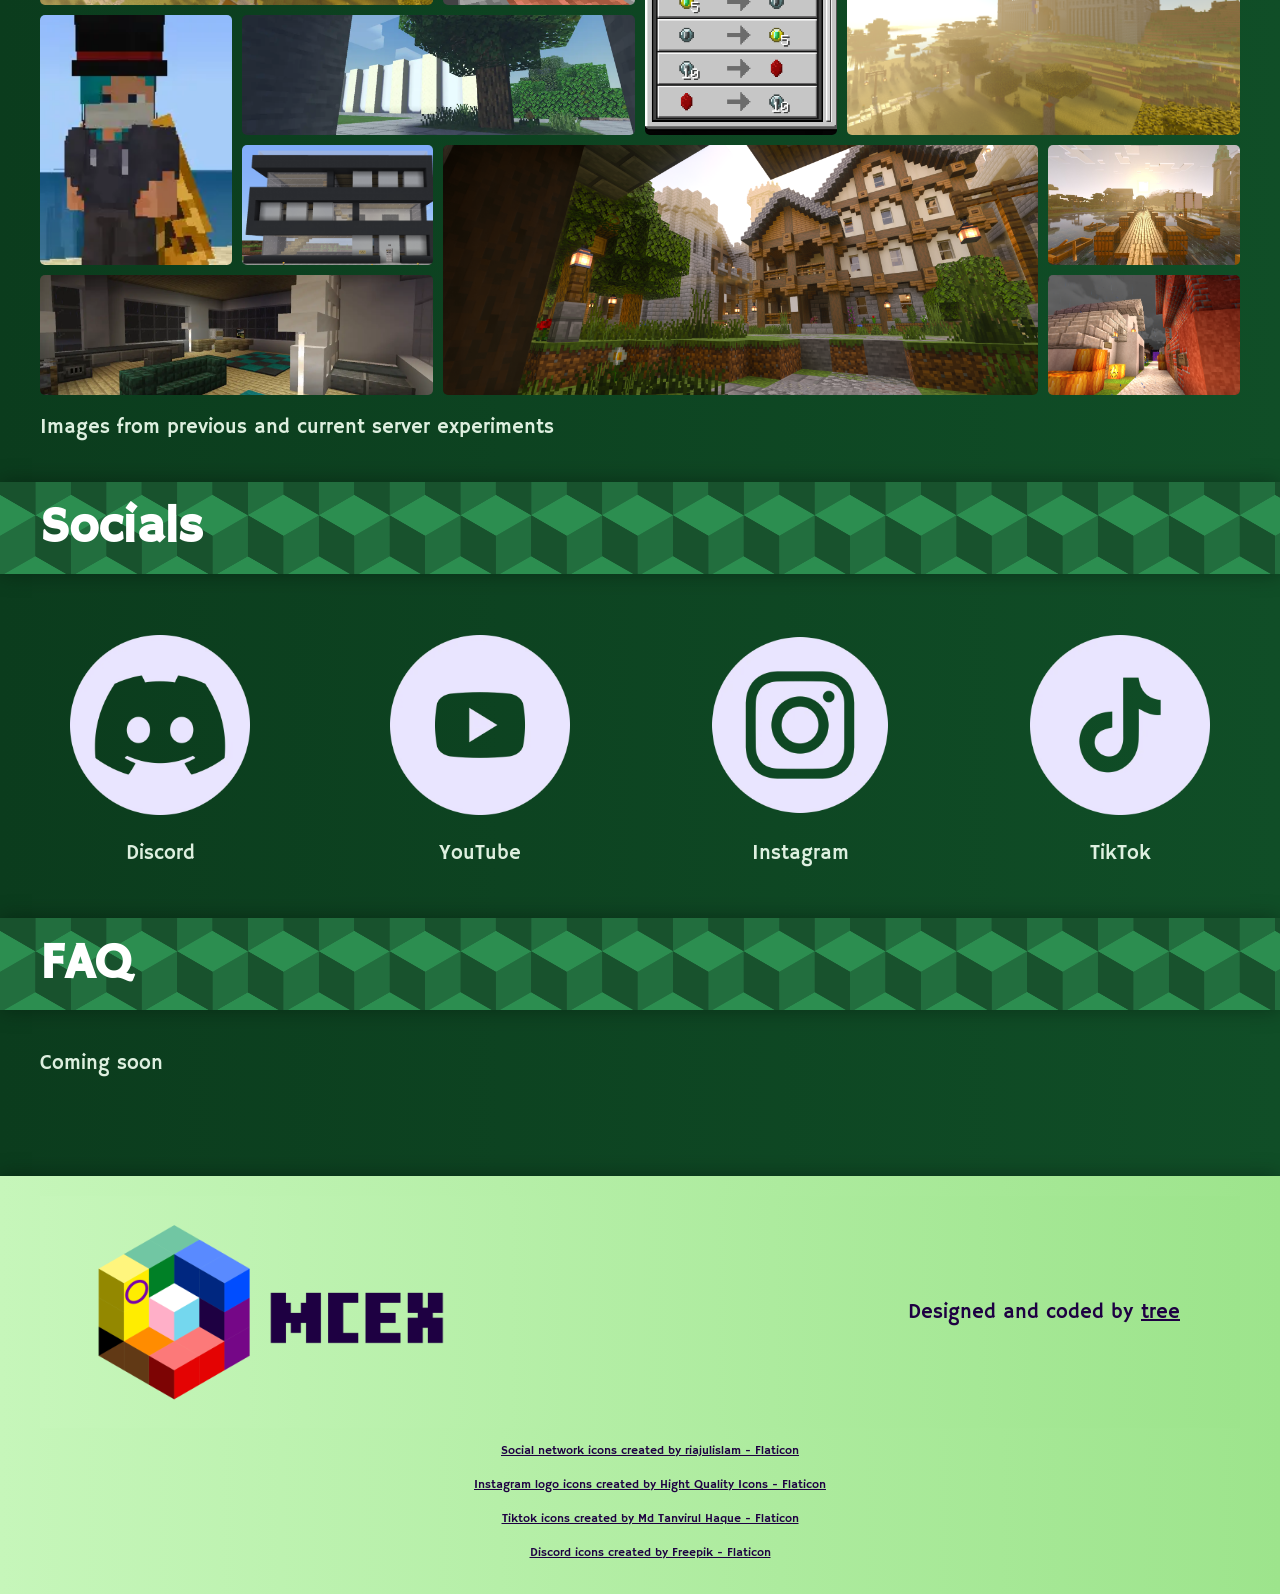
==== commit 2c241c22: "update due to hacked instagram" ====
--- a/index.html
+++ b/index.html
@@ -139,7 +139,7 @@
                     </div>
                 </a>
 
-                <a target="_blank" href="https://www.instagram.com/play.mcex/">
+                <a target="_blank" href="https://www.instagram.com/mcex.play/">
                     <div id="instagram">
                         <img src="assets/logos/flat color/instagram.webp" alt="">
                         <p>Instagram</p>
@@ -182,7 +182,7 @@
                 <p><a target="_blank" href="https://www.flaticon.com/free-icons/discord" title="discord icons">Discord icons created by Freepik - Flaticon</a></p>
             </div>
         </footer>
-
+ 
     </div>
     </body>
 </html>
--- a/style.css
+++ b/style.css
@@ -208,6 +208,7 @@
     display: grid;
     align-items: center;
     justify-content: center;
+    background-size: cover;
 }
 
 #aside-text-1 {
